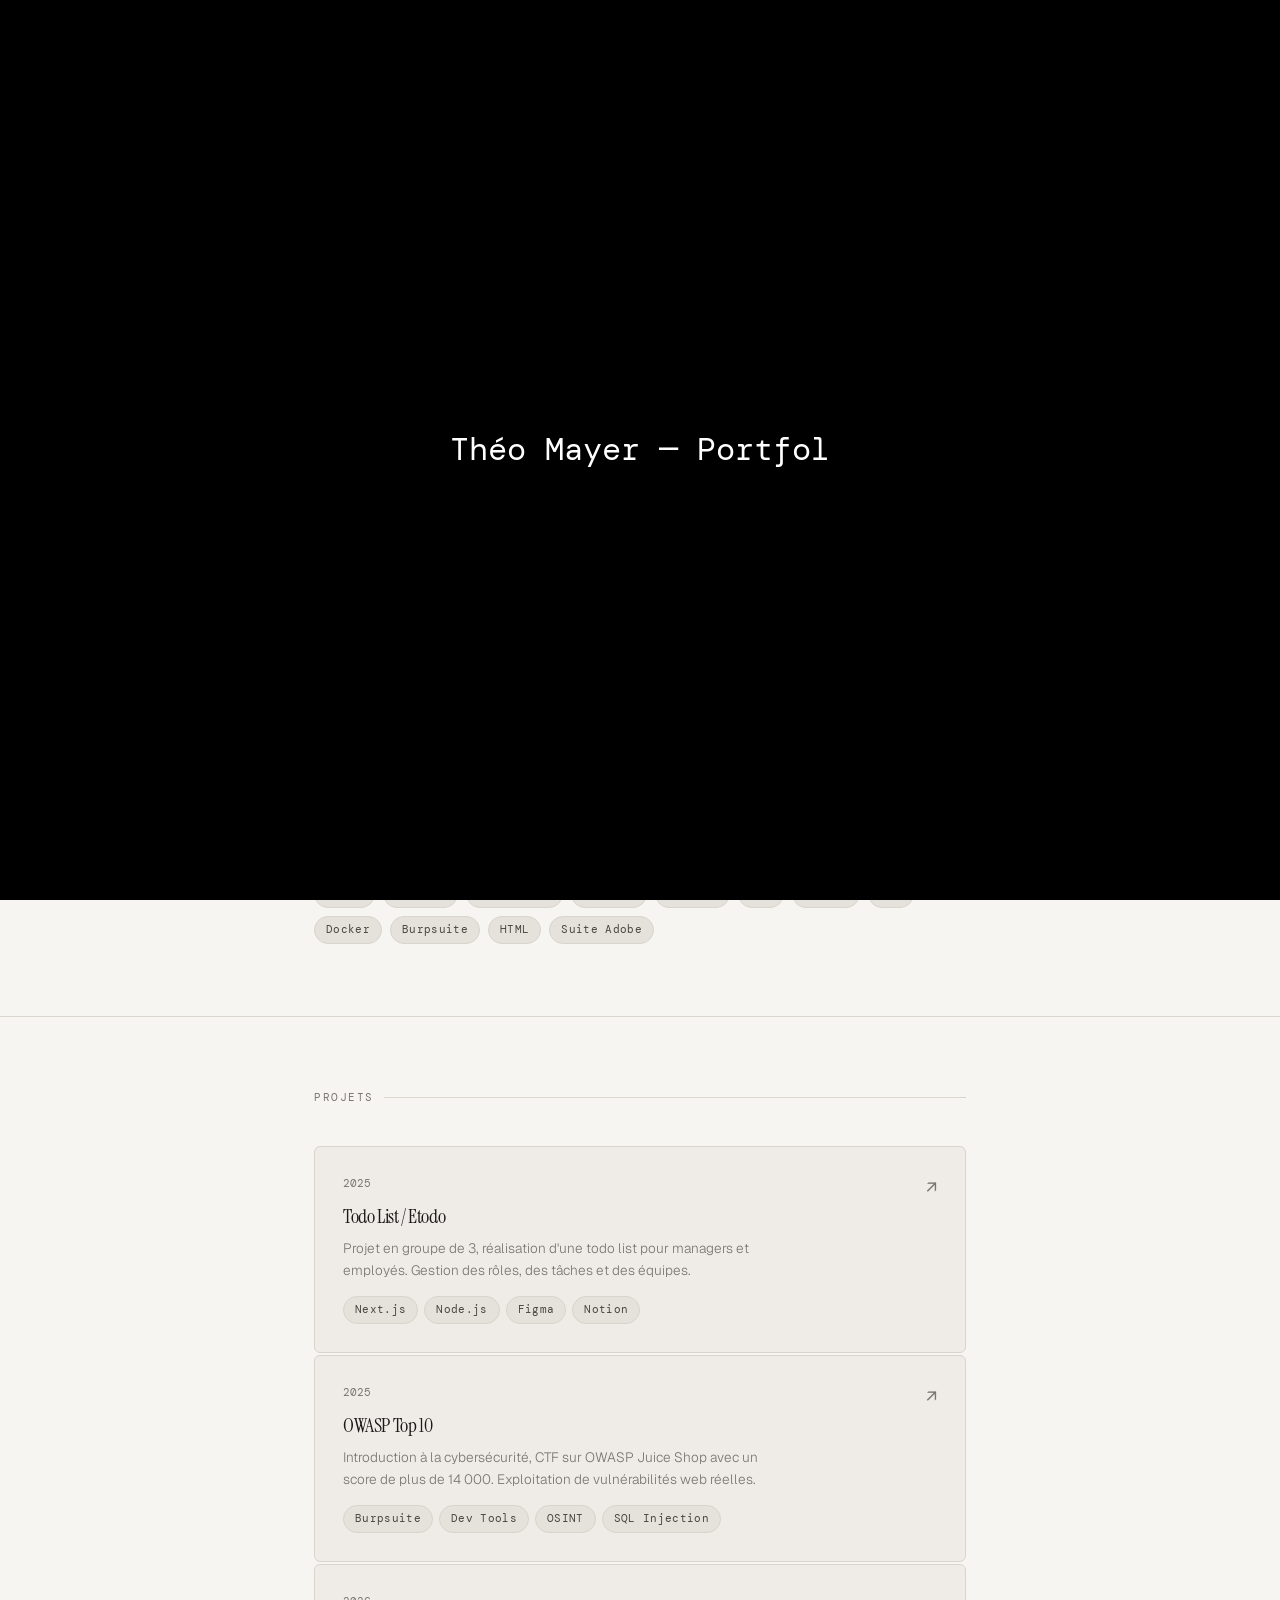
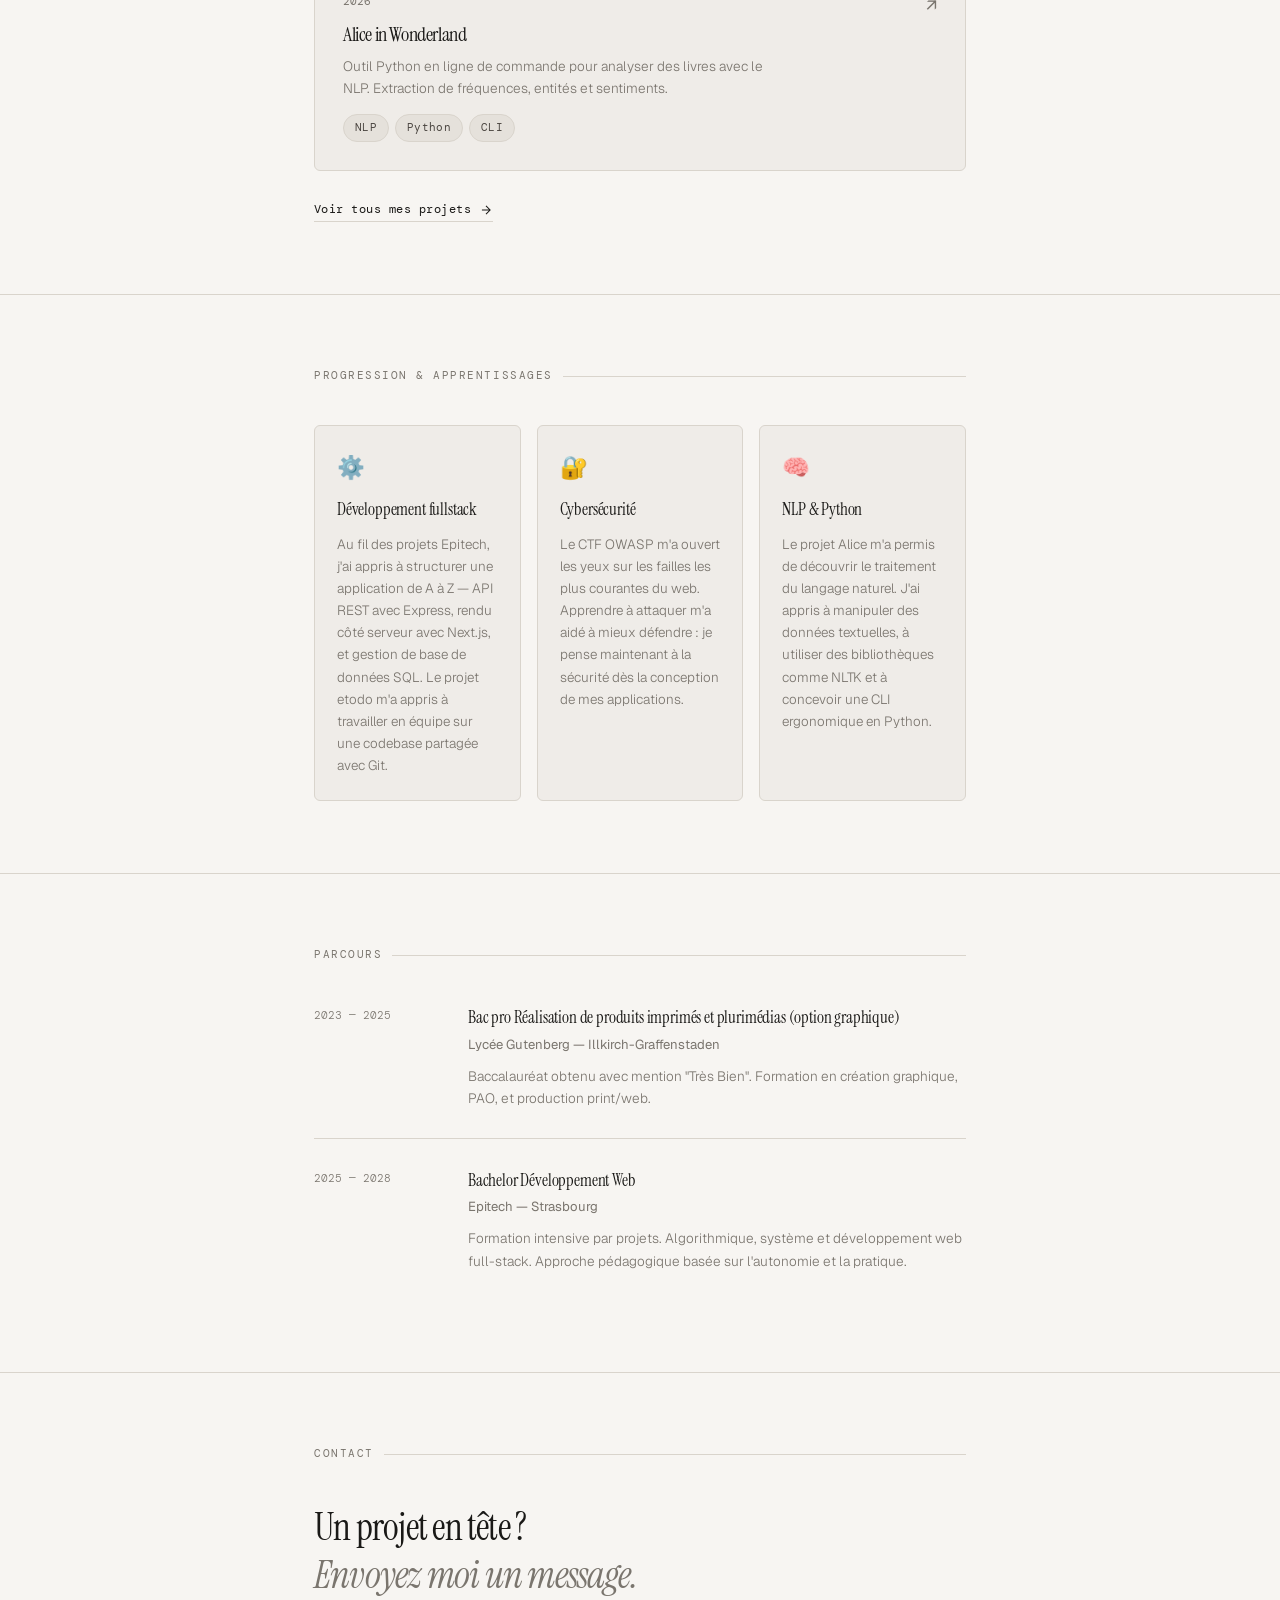
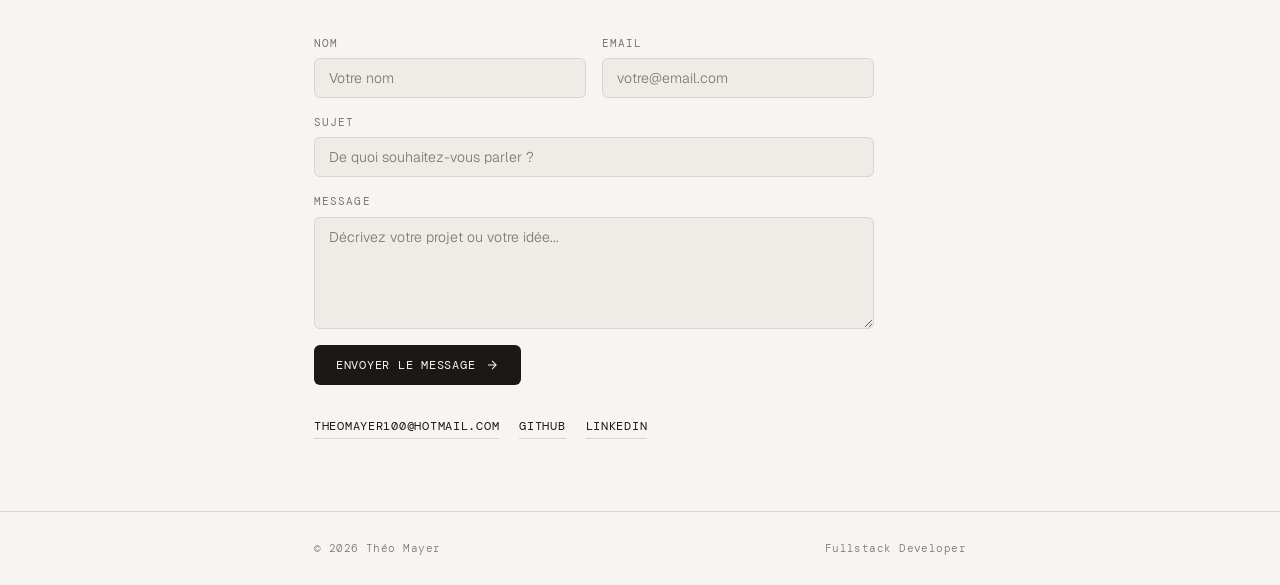
==== index.html @ 44952fbb "rename to index.html" ====
<!DOCTYPE html>
<html lang="fr" data-theme="light">
<head>
  <meta charset="UTF-8" />
  <meta name="viewport" content="width=device-width, initial-scale=1.0" />
  <meta name="description" content="Théo Mayer — Étudiant développeur fullstack à Epitech Strasbourg, passionné par le web et l'IA." />
  <title>Théo Mayer — Étudiant en développement informatique</title>
  <link rel="preconnect" href="https://fonts.googleapis.com" />
  <link rel="preconnect" href="https://fonts.gstatic.com" crossorigin />
  <link href="https://fonts.googleapis.com/css2?family=Instrument+Serif:ital@0;1&family=DM+Mono:wght@300;400;500&family=Geist:wght@300;400;500&display=swap" rel="stylesheet" />
  <link href="portfolio.css" rel="stylesheet">
</head>
<body>

<nav>
  <div class="nav-inner">
    <span class="nav-logo">Théo Mayer</span>
    <div class="nav-links">
      <button class="nav-btn" onclick="scrollToSection('about')">About</button>
      <button class="nav-btn" onclick="scrollToSection('projects')">Projets</button>
      <button class="nav-btn" onclick="scrollToSection('learnings')">Progression</button>
      <button class="nav-btn" onclick="scrollToSection('experience')">Parcours</button>
      <button class="nav-btn" onclick="scrollToSection('contact')">Contact</button>
      <button class="theme-toggle" id="themeBtn" aria-label="Changer le thème"></button>
    </div>
  </div>
</nav>

<section id="terminalIntro">
  <div class="container">
    <pre id="terminalText" class="terminal-text"></pre>
    <p id="pressEnter" class="hidden">Appuyez sur Entrée pour continuer...</p>
  </div>
</section>

<section id="hero">
  <div class="container">
    <div class="hero-inner">
      <div class="hero-content">
        <p class="hero-eyebrow reveal">Développeur Fullstack · Epitech Strasbourg</p>
        <h1 class="hero-name reveal d1">Théo<br><em>Mayer.</em></h1>
        <p class="hero-desc reveal d2">
          J'aime concevoir des applications simples et efficaces,
          en explorant aussi bien le frontend que le backend,
          avec une attention particulière à l'expérience utilisateur.
        </p>
        <div class="hero-actions reveal d3">
          <button class="hero-cta" onclick="scrollToSection('contact')">
            Discutons d'un projet
            <svg width="14" height="14" fill="none" stroke="currentColor" stroke-width="1.8" viewBox="0 0 24 24"><path d="M5 12h14M12 5l7 7-7 7"/></svg>
          </button>
          <a href="cv-theo-mayer.pdf" download class="hero-cv">
            <svg width="14" height="14" fill="none" stroke="currentColor" stroke-width="1.8" viewBox="0 0 24 24"><path d="M12 3v12M7 11l5 5 5-5M5 20h14"/></svg>
            Télécharger mon CV
          </a>
        </div>
      </div>
      <div class="hero-profile reveal d1">
        <img src="moi.jpeg" alt="Photo de Théo Mayer" class="hero-photo" />
      </div>
    </div>
  </div>
</section>

<hr class="divider" />

<section id="about" class="section">
  <div class="container">
    <p class="section-label">À propos</p>
    <p class="about-text reveal">
      Étudiant à <strong>Epitech Strasbourg</strong>,
      je suis curieux et j'aime explorer différents domaines de l'informatique,
      avec une préférence pour le développement web et l'intelligence artificielle.
      Avant l'informatique, j'ai obtenu mon <strong>Bac Pro en arts graphiques</strong> avec mention Très Bien —
      ce qui nourrit aujourd'hui mon sens du design et de l'esthétique dans mes projets web.
    </p>
    <div class="stack reveal d1">
      <span class="tag">React</span>
      <span class="tag">Next.js</span>
      <span class="tag">JavaScript</span>
      <span class="tag">Node.js</span>
      <span class="tag">Express</span>
      <span class="tag">SQL</span>
      <span class="tag">Python</span>
      <span class="tag">Git</span>
      <span class="tag">Docker</span>
      <span class="tag">Burpsuite</span>
      <span class="tag">HTML</span>
      <span class="tag">Suite Adobe</span>
    </div>
  </div>
</section>

<hr class="divider" />

<section id="projects" class="section">
  <div class="container">
    <p class="section-label">Projets</p>
    <div class="projects">
      <a href="https://github.com/Houkow/Etodo" target="_blank" rel="noopener" class="project-card reveal">
        <div>
          <p class="project-year">2025</p>
          <p class="project-title">Todo List / Etodo</p>
          <p class="project-desc">Projet en groupe de 3, réalisation d'une todo list pour managers et employés. Gestion des rôles, des tâches et des équipes.</p>
          <div class="project-tags">
            <span class="tag">Next.js</span><span class="tag">Node.js</span><span class="tag">Figma</span><span class="tag">Notion</span>
          </div>
        </div>
        <span class="arrow">↗</span>
      </a>
      <a href="https://github.com/Houkow/CTF-JuiceShop" target="_blank" rel="noopener" class="project-card reveal d1">
        <div>
          <p class="project-year">2025</p>
          <p class="project-title">OWASP Top 10</p>
          <p class="project-desc">Introduction à la cybersécurité, CTF sur OWASP Juice Shop avec un score de plus de 14 000. Exploitation de vulnérabilités web réelles.</p>
          <div class="project-tags">
            <span class="tag">Burpsuite</span><span class="tag">Dev Tools</span><span class="tag">OSINT</span><span class="tag">SQL Injection</span>
          </div>
        </div>
        <span class="arrow">↗</span>
      </a>
      <a href="https://github.com/Houkow/Alice-in-Wonderland" target="_blank" rel="noopener" class="project-card reveal d2">
        <div>
          <p class="project-year">2026</p>
          <p class="project-title">Alice in Wonderland</p>
          <p class="project-desc">Outil Python en ligne de commande pour analyser des livres avec le NLP. Extraction de fréquences, entités et sentiments.</p>
          <div class="project-tags">
            <span class="tag">NLP</span><span class="tag">Python</span><span class="tag">CLI</span>
          </div>
        </div>
        <span class="arrow">↗</span>
      </a>
    </div>
    <div style="margin-top: 24px;">
      <a href="https://github.com/Houkow" target="_blank" rel="noopener" class="hero-cta">
        Voir tous mes projets
        <svg width="14" height="14" fill="none" stroke="currentColor" stroke-width="1.8" viewBox="0 0 24 24"><path d="M5 12h14M12 5l7 7-7 7"/></svg>
      </a>
    </div>
  </div>
</section>

<hr class="divider" />

<section id="learnings" class="section">
  <div class="container">
    <p class="section-label">Progression &amp; apprentissages</p>
    <div class="learnings-grid">
      <div class="learning-card reveal">
        <p class="learning-icon">⚙️</p>
        <p class="learning-title">Développement fullstack</p>
        <p class="learning-desc">
          Au fil des projets Epitech, j'ai appris à structurer une application de A à Z — API REST avec Express, rendu côté serveur avec Next.js, et gestion de base de données SQL. Le projet etodo m'a appris à travailler en équipe sur une codebase partagée avec Git.
        </p>
      </div>
      <div class="learning-card reveal d1">
        <p class="learning-icon">🔐</p>
        <p class="learning-title">Cybersécurité</p>
        <p class="learning-desc">
          Le CTF OWASP m'a ouvert les yeux sur les failles les plus courantes du web. Apprendre à attaquer m'a aidé à mieux défendre : je pense maintenant à la sécurité dès la conception de mes applications.
        </p>
      </div>
      <div class="learning-card reveal d2">
        <p class="learning-icon">🧠</p>
        <p class="learning-title">NLP &amp; Python</p>
        <p class="learning-desc">
          Le projet Alice m'a permis de découvrir le traitement du langage naturel. J'ai appris à manipuler des données textuelles, à utiliser des bibliothèques comme NLTK et à concevoir une CLI ergonomique en Python.
        </p>
      </div>
    </div>
  </div>
</section>

<hr class="divider" />

<section id="experience" class="section">
  <div class="container">
    <p class="section-label">Parcours</p>
    <div class="exp-list">
      <div class="exp-item reveal d1">
        <p class="exp-period">2023 — 2025</p>
        <div>
          <p class="exp-role">Bac pro Réalisation de produits imprimés et plurimédias (option graphique)</p>
          <p class="exp-company">Lycée Gutenberg — Illkirch-Graffenstaden</p>
          <p class="exp-detail">Baccalauréat obtenu avec mention "Très Bien". Formation en création graphique, PAO, et production print/web.</p>
        </div>
      </div>
      <div class="exp-item reveal d2">
        <p class="exp-period">2025 — 2028</p>
        <div>
          <p class="exp-role">Bachelor Développement Web</p>
          <p class="exp-company">Epitech — Strasbourg</p>
          <p class="exp-detail">Formation intensive par projets. Algorithmique, système et développement web full-stack. Approche pédagogique basée sur l'autonomie et la pratique.</p>
        </div>
      </div>
    </div>
  </div>
</section>

<hr class="divider" />

<section id="contact" class="section">
  <div class="container">
    <p class="section-label">Contact</p>
    <p class="contact-line reveal">Un projet en tête ?</p>
    <p class="contact-line reveal d1"><em>Envoyez moi un message.</em></p>

    <form class="contact-form" id="contactForm" action="https://formspree.io/f/mnjrzewg" method="POST" onsubmit="handleSubmit(event)">
      <div class="form-row">
        <div class="form-group">
          <label for="name">Nom</label>
          <input type="text" id="name" name="name" placeholder="Votre nom" required />
        </div>
        <div class="form-group">
          <label for="email">Email</label>
          <input type="email" id="email" name="email" placeholder="votre@email.com" required />
        </div>
      </div>
      <div class="form-group">
        <label for="subject">Sujet</label>
        <input type="text" id="subject" name="subject" placeholder="De quoi souhaitez-vous parler ?" required />
      </div>
      <div class="form-group">
        <label for="message">Message</label>
        <textarea id="message" name="message" rows="5" placeholder="Décrivez votre projet ou votre idée..." required></textarea>
      </div>
      <button type="submit" class="form-submit">
        Envoyer le message
        <svg width="14" height="14" fill="none" stroke="currentColor" stroke-width="1.8" viewBox="0 0 24 24"><path d="M5 12h14M12 5l7 7-7 7"/></svg>
      </button>
      <p id="formSuccess" class="form-success hidden">✓ Message envoyé ! Je vous répondrai rapidement.</p>
    </form>

    <div class="contact-links reveal d3">
      <a href="mailto:theomayer100@hotmail.com" class="contact-link">theomayer100@hotmail.com</a>
      <a href="https://github.com/Houkow" target="_blank" rel="noopener" class="contact-link">GitHub</a>
      <a href="https://www.linkedin.com/in/th%C3%A9o-mayer-37a9a13a7/" target="_blank" rel="noopener" class="contact-link">LinkedIn</a>
    </div>
  </div>
</section>

<footer>
  <div class="footer-inner">
    <span class="footer-copy">© 2026 Théo Mayer</span>
    <span class="footer-copy">Fullstack Developer</span>
  </div>
</footer>

<script src="portfolio.js"></script>
</body>
</html>
---- portfolio.css ----
:root {
      --bg:       #F7F5F2;
      --surface:  #EFECE8;
      --border:   #D9D4CC;
      --text:     #1A1917;
      --muted:    #7A756E;
      --tag-bg:   #E5E1DB;
      --tag-text: #4A4540;
      --radius:   6px;
      --tr: 0.35s cubic-bezier(0.4, 0, 0.2, 1);
    }
    [data-theme="dark"] {
      --bg:       #0F0E0D;
      --surface:  #1A1917;
      --border:   #2C2A27;
      --text:     #F0EDE8;
      --muted:    #6B6560;
      --tag-bg:   #252320;
      --tag-text: #A09890;
    }

    *, *::before, *::after { box-sizing: border-box; margin: 0; padding: 0; }
    body {
      font-family: 'Geist', sans-serif;
      background: var(--bg);
      color: var(--text);
      transition: background var(--tr), color var(--tr);
      line-height: 1.6;
      -webkit-font-smoothing: antialiased;
    }
    a { color: inherit; text-decoration: none; }

    .container { max-width: 700px; margin: 0 auto; padding: 0 24px; }

    nav {
      position: fixed; top: 0; left: 0; right: 0; z-index: 100;
      background: var(--bg);
      border-bottom: 1px solid var(--border);
      transition: background var(--tr), border-color var(--tr);
    }
    .nav-inner {
      max-width: 700px; margin: 0 auto; padding: 0 24px;
      height: 52px; display: flex; align-items: center; justify-content: space-between;
    }
    .nav-logo {
      font-family: 'Instrument Serif', serif;
      font-size: 1.05rem; letter-spacing: -0.01em; color: var(--text);
    }
    .nav-links { display: flex; align-items: center; gap: 20px; }
    .nav-btn {
      font-size: 0.78rem; font-weight: 400; letter-spacing: 0.06em;
      text-transform: uppercase; color: var(--muted);
      background: none; border: none; font-family: inherit;
      cursor: pointer; transition: color 0.2s; padding: 0;
    }
    .nav-btn:hover { color: var(--text); }

    .theme-toggle {
      background: none; border: 1px solid var(--border);
      border-radius: 20px; width: 40px; height: 22px;
      cursor: pointer; position: relative; transition: border-color 0.3s; flex-shrink: 0;
    }
    .theme-toggle::after {
      content: ''; position: absolute; top: 3px; left: 3px;
      width: 14px; height: 14px; border-radius: 50%;
      background: var(--text); transition: transform 0.3s, background 0.3s;
    }
    [data-theme="dark"] .theme-toggle::after { transform: translateX(18px); }

    #hero { padding: 120px 0 80px; }
    .hero-eyebrow {
      font-family: 'DM Mono', monospace; font-size: 0.72rem;
      font-weight: 300; letter-spacing: 0.12em; color: var(--muted);
      text-transform: uppercase; margin-bottom: 20px;
      display: flex; align-items: center; gap: 10px;
    }
    .hero-eyebrow::before {
      content: ''; display: block; width: 28px; height: 1px; background: var(--muted);
    }
    .hero-name {
      font-family: 'Instrument Serif', serif;
      font-size: clamp(2.8rem, 7vw, 4.2rem);
      line-height: 1.05; letter-spacing: -0.03em; color: var(--text); margin-bottom: 12px;
    }
    .hero-name em { font-style: italic; color: var(--muted); }
    .hero-desc {
      font-size: 1rem; font-weight: 300; color: var(--muted);
      max-width: 440px; line-height: 1.65; margin-bottom: 36px;
    }
    .hero-cta {
      display: inline-flex; align-items: center; gap: 8px;
      font-family: 'DM Mono', monospace; font-size: 0.78rem;
      letter-spacing: 0.04em; color: var(--text);
      border-bottom: 1px solid var(--border); padding-bottom: 2px;
      transition: border-color 0.2s, gap 0.2s;
      background: none; border-top: none; border-left: none; border-right: none;
      font-family: 'DM Mono', monospace; cursor: pointer;
    }
    .hero-cta:hover { gap: 14px; border-bottom-color: var(--text); }

    hr.divider { border: none; border-top: 1px solid var(--border); transition: border-color var(--tr); }

    .section { padding: 72px 0; }
    .section-label {
      font-family: 'DM Mono', monospace; font-size: 0.68rem;
      letter-spacing: 0.14em; text-transform: uppercase; color: var(--muted);
      margin-bottom: 40px; display: flex; align-items: center; gap: 10px;
    }
    .section-label::after { content: ''; flex: 1; height: 1px; background: var(--border); }

    .about-text {
      font-size: 1.05rem; font-weight: 300; line-height: 1.75;
      color: var(--text); max-width: 600px;
    }
    .about-text strong { font-weight: 500; }
    .stack { display: flex; flex-wrap: wrap; gap: 8px; margin-top: 28px; }
    .tag {
      font-family: 'DM Mono', monospace; font-size: 0.7rem; letter-spacing: 0.03em;
      background: var(--tag-bg); color: var(--tag-text);
      padding: 4px 11px; border-radius: 99px; border: 1px solid var(--border);
      transition: background var(--tr), color var(--tr);
    }

    .projects { display: flex; flex-direction: column; gap: 2px; }
    .project-card {
      background: var(--surface); border: 1px solid var(--border); border-radius: var(--radius);
      padding: 28px; display: grid; grid-template-columns: 1fr auto; gap: 12px;
      transition: background var(--tr), border-color 0.25s, transform 0.25s;
      cursor: pointer; color: inherit;
    }
    .project-card:hover { border-color: var(--text); transform: translateX(4px); }
    .project-year { font-family: 'DM Mono', monospace; font-size: 0.68rem; color: var(--muted); margin-bottom: 8px; }
    .project-title { font-family: 'Instrument Serif', serif; font-size: 1.25rem; letter-spacing: -0.02em; margin-bottom: 6px; }
    .project-desc { font-size: 0.85rem; font-weight: 300; color: var(--muted); line-height: 1.6; max-width: 420px; }
    .project-tags { display: flex; flex-wrap: wrap; gap: 6px; margin-top: 14px; }
    .arrow { color: var(--muted); font-size: 1.1rem; align-self: flex-start; transition: color 0.2s, transform 0.2s; }
    .project-card:hover .arrow { color: var(--text); transform: translate(3px, -3px); }

    .exp-list { display: flex; flex-direction: column; }
    .exp-item {
      display: grid; grid-template-columns: 130px 1fr; gap: 24px;
      padding: 28px 0; border-bottom: 1px solid var(--border); transition: border-color var(--tr);
    }
    .exp-item:first-child { padding-top: 0; }
    .exp-item:last-child { border-bottom: none; }
    .exp-period { font-family: 'DM Mono', monospace; font-size: 0.68rem; font-weight: 300; color: var(--muted); padding-top: 3px; line-height: 1.5; }
    .exp-role { font-family: 'Instrument Serif', serif; font-size: 1.05rem; letter-spacing: -0.01em; margin-bottom: 3px; }
    .exp-company { font-size: 0.82rem; color: var(--muted); margin-bottom: 10px; }
    .exp-detail { font-size: 0.85rem; font-weight: 300; color: var(--muted); line-height: 1.65; }

    .contact-line { font-family: 'Instrument Serif', serif; font-size: clamp(1.6rem, 4vw, 2.4rem); letter-spacing: -0.02em; line-height: 1.25; }
    .contact-line em { font-style: italic; color: var(--muted); }
    .contact-links { display: flex; gap: 20px; flex-wrap: wrap; margin-top: 32px; }
    .contact-link {
      font-family: 'DM Mono', monospace; font-size: 0.75rem; letter-spacing: 0.06em;
      text-transform: uppercase; border-bottom: 1px solid var(--border);
      padding-bottom: 2px; transition: border-color 0.2s;
    }
    .contact-link:hover { border-bottom-color: var(--text); }

    footer { padding: 28px 0; border-top: 1px solid var(--border); transition: border-color var(--tr); }
    .footer-inner {
      max-width: 700px; margin: 0 auto; padding: 0 24px;
      display: flex; justify-content: space-between; align-items: center;
    }
    .footer-copy { font-family: 'DM Mono', monospace; font-size: 0.68rem; font-weight: 300; color: var(--muted); letter-spacing: 0.04em; }

    .reveal {
      opacity: 0; transform: translateY(20px);
      transition: opacity 0.65s cubic-bezier(0.4,0,0.2,1), transform 0.65s cubic-bezier(0.4,0,0.2,1);
    }
    .reveal.in { opacity: 1; transform: none; }
    .d1 { transition-delay: 0.1s; }
    .d2 { transition-delay: 0.2s; }
    .d3 { transition-delay: 0.3s; }

#terminalIntro {
  position: fixed;
  top: 0;
  left: 0;
  width: 100%;
  height: 100%;
  background-color: #000;
  display: flex;
  justify-content: center;
  align-items: center;
  flex-direction: column;
  z-index: 1000;
}

.terminal-text {
  font-family: 'DM Mono', monospace;
  font-size: 2rem;
  color: white;
  white-space: pre-wrap;
}

#pressEnter {
  font-family: 'DM Mono', monospace;
  color: white;
  opacity: 0.7;
  margin-top: 20px;
}

.hidden {
  display: none;
}

.cursor::after {
  content: '|';
  animation: blink 1s step-start infinite;
}

@keyframes blink {
  0%, 50% { opacity: 1; }
  51%, 100% { opacity: 0; }
}

    @media (max-width: 500px) {
      .exp-item { grid-template-columns: 1fr; gap: 6px; }
      .exp-period { padding-top: 0; }
      .nav-links { gap: 12px; }
      .nav-btn { font-size: 0.7rem; }
    }

    @media (max-width: 768px) {
  #terminalPrompt {
    content: "Tap to continue...";
  }
}
.hero-inner {
  display: flex; align-items: flex-start; justify-content: space-between; gap: 40px;
}
.hero-content { flex: 1; min-width: 0; }
.hero-profile { flex-shrink: 0; padding-top: 8px; }
.hero-photo,
.hero-photo-placeholder {
  width: 230px; height: 230px; border-radius: 50%;
  object-fit: cover; border: 1px solid var(--border);
  display: flex; flex-direction: column; align-items: center; justify-content: center;
  gap: 4px; color: var(--muted); background: var(--surface);
  transition: background var(--tr), border-color var(--tr);
}
.photo-hint { font-family: 'DM Mono', monospace; font-size: 0.55rem; letter-spacing: 0.04em; text-align: center; color: var(--muted); }

@media (max-width: 600px) {
  .hero-inner { flex-direction: column-reverse; gap: 24px; }
  .hero-photo, .hero-photo-placeholder { width: 80px; height: 80px; }
}

.hero-actions { display: flex; align-items: center; gap: 24px; flex-wrap: wrap; }
.hero-cv {
  display: inline-flex; align-items: center; gap: 8px;
  font-family: 'DM Mono', monospace; font-size: 0.78rem;
  letter-spacing: 0.04em; color: var(--muted);
  border-bottom: 1px solid var(--border); padding-bottom: 2px;
  transition: color 0.2s, border-color 0.2s;
}
.hero-cv:hover { color: var(--text); border-bottom-color: var(--text); }

.learnings-grid { display: grid; grid-template-columns: repeat(auto-fit, minmax(200px, 1fr)); gap: 16px; }
.learning-card {
  background: var(--surface); border: 1px solid var(--border); border-radius: var(--radius);
  padding: 24px 22px; transition: background var(--tr), border-color var(--tr);
}
.learning-icon { font-size: 1.4rem; margin-bottom: 10px; }
.learning-title { font-family: 'Instrument Serif', serif; font-size: 1.05rem; letter-spacing: -0.01em; margin-bottom: 10px; }
.learning-desc { font-size: 0.84rem; font-weight: 300; color: var(--muted); line-height: 1.65; }

.contact-form { margin: 36px 0 32px; display: flex; flex-direction: column; gap: 16px; max-width: 560px; }
.form-row { display: grid; grid-template-columns: 1fr 1fr; gap: 16px; }
.form-group { display: flex; flex-direction: column; gap: 6px; }
.form-group label { font-family: 'DM Mono', monospace; font-size: 0.68rem; letter-spacing: 0.1em; text-transform: uppercase; color: var(--muted); }
.form-group input,
.form-group textarea {
  background: var(--surface); border: 1px solid var(--border); border-radius: var(--radius);
  padding: 10px 14px; font-family: 'Geist', sans-serif; font-size: 0.88rem; font-weight: 300;
  color: var(--text); outline: none; resize: vertical;
  transition: border-color 0.2s, background var(--tr), color var(--tr);
}
.form-group input:focus, .form-group textarea:focus { border-color: var(--text); }
.form-group input::placeholder, .form-group textarea::placeholder { color: var(--muted); }
.form-submit {
  display: inline-flex; align-items: center; gap: 10px;
  background: var(--text); color: var(--bg);
  font-family: 'DM Mono', monospace; font-size: 0.78rem; letter-spacing: 0.06em;
  text-transform: uppercase; border: none; border-radius: var(--radius);
  padding: 12px 22px; cursor: pointer; align-self: flex-start;
  transition: opacity 0.2s, gap 0.2s;
}
.form-submit:hover { opacity: 0.82; gap: 16px; }
.form-success { font-family: 'DM Mono', monospace; font-size: 0.78rem; color: var(--muted); margin-top: 4px; }

@media (max-width: 500px) {
  .form-row { grid-template-columns: 1fr; }
  .learnings-grid { grid-template-columns: 1fr; }
  .hero-actions { flex-direction: column; align-items: flex-start; gap: 14px; }
}
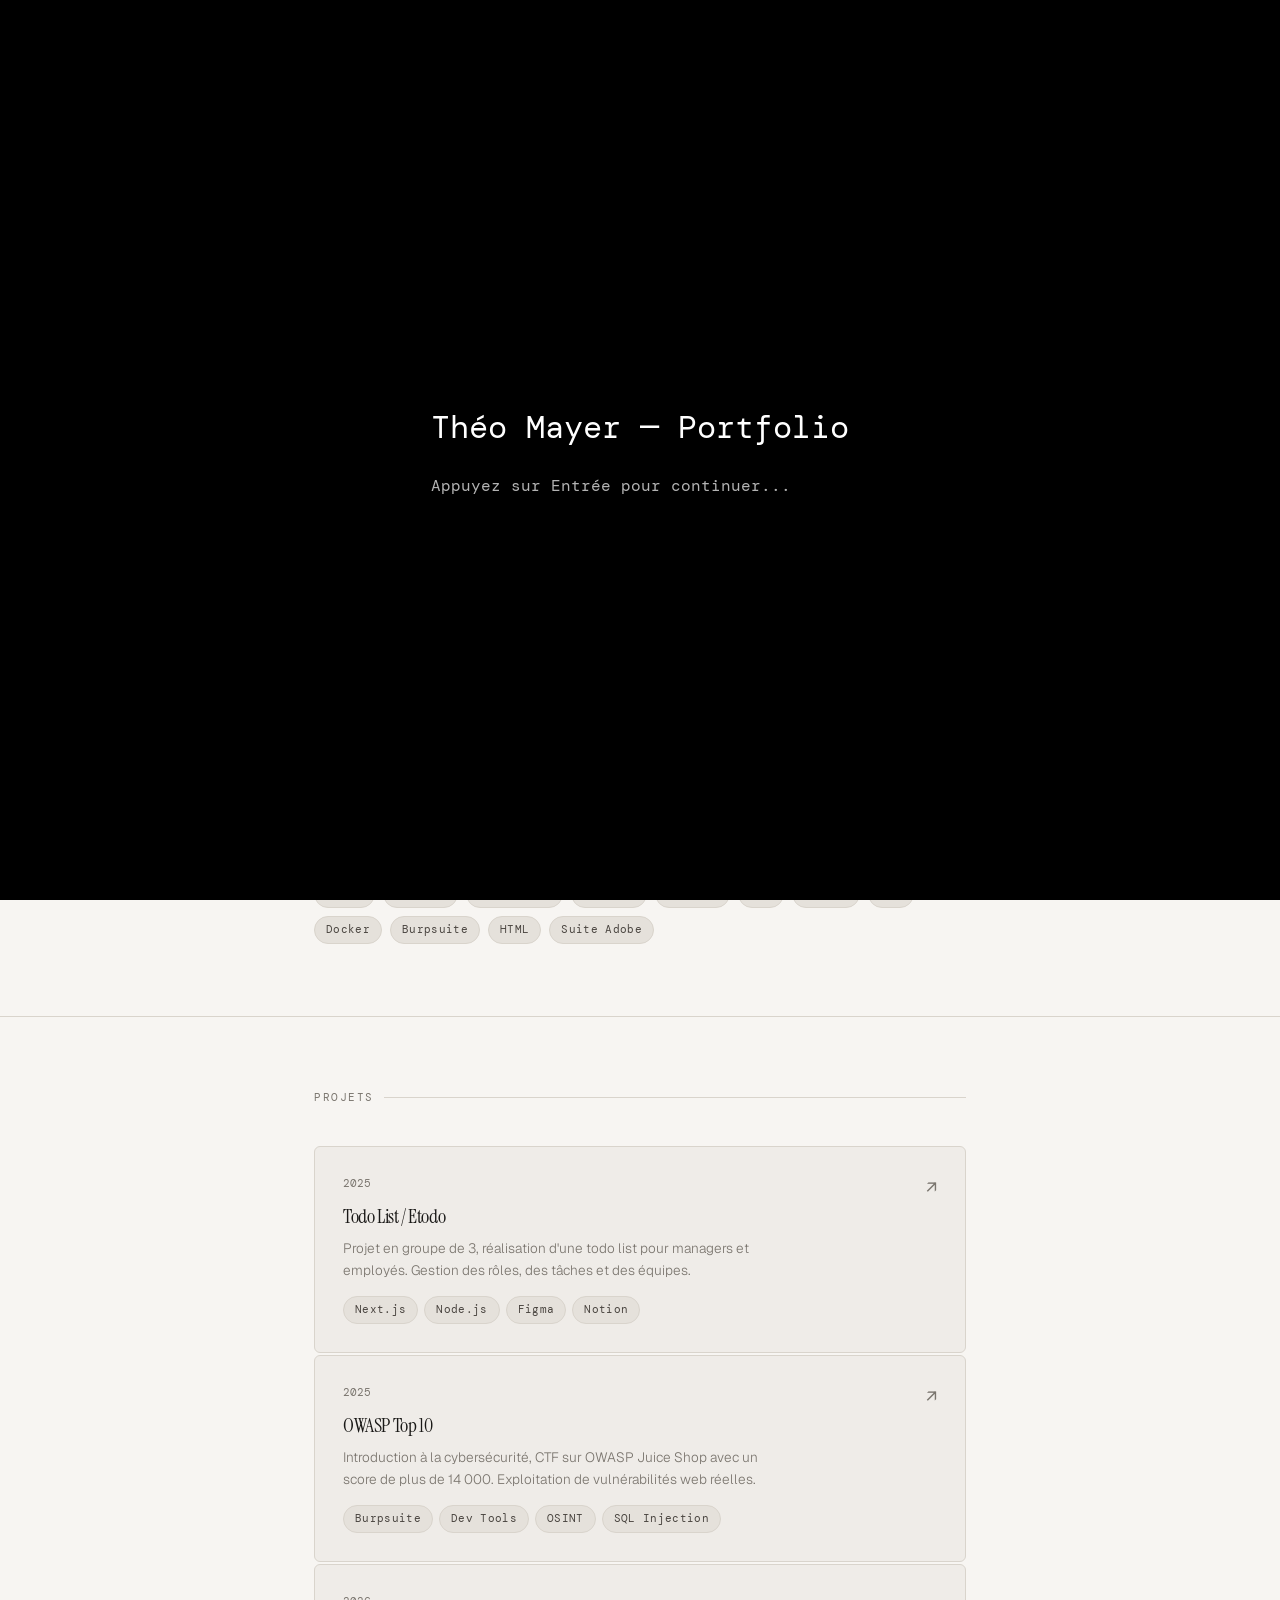
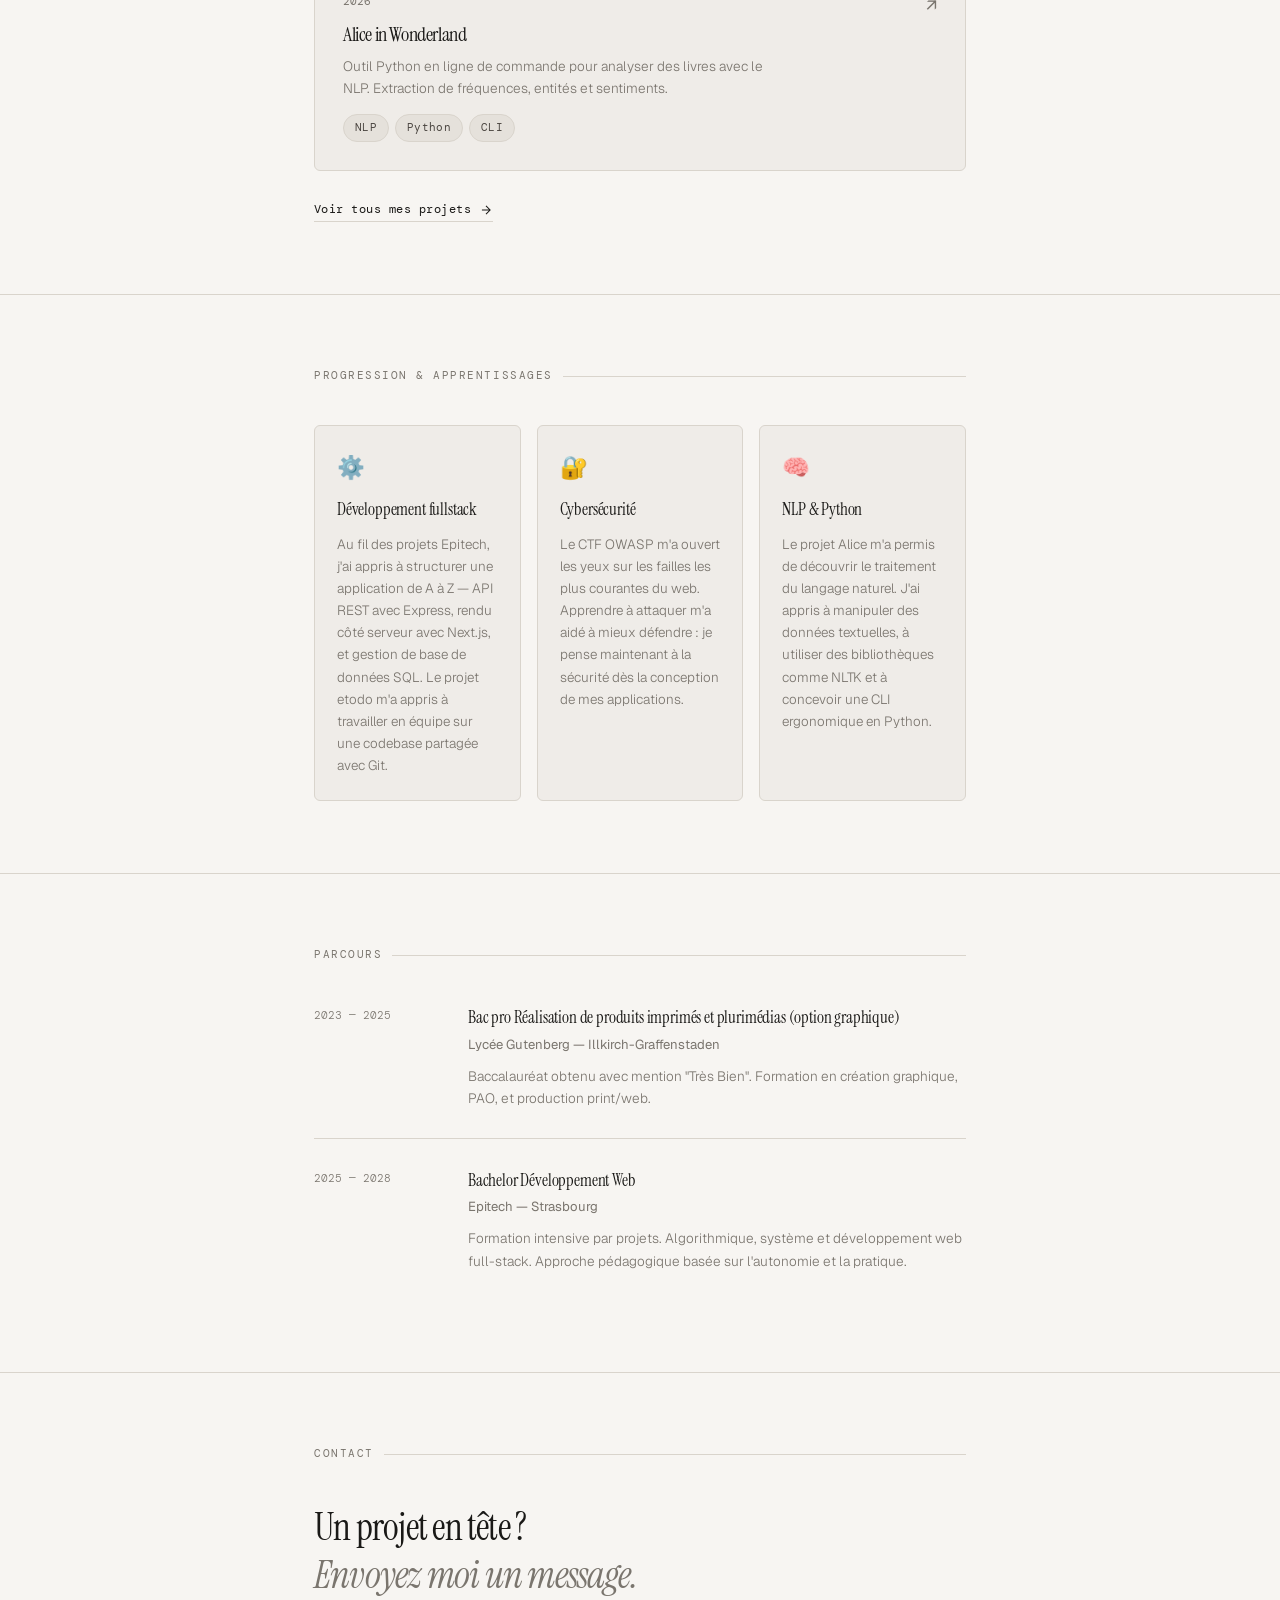
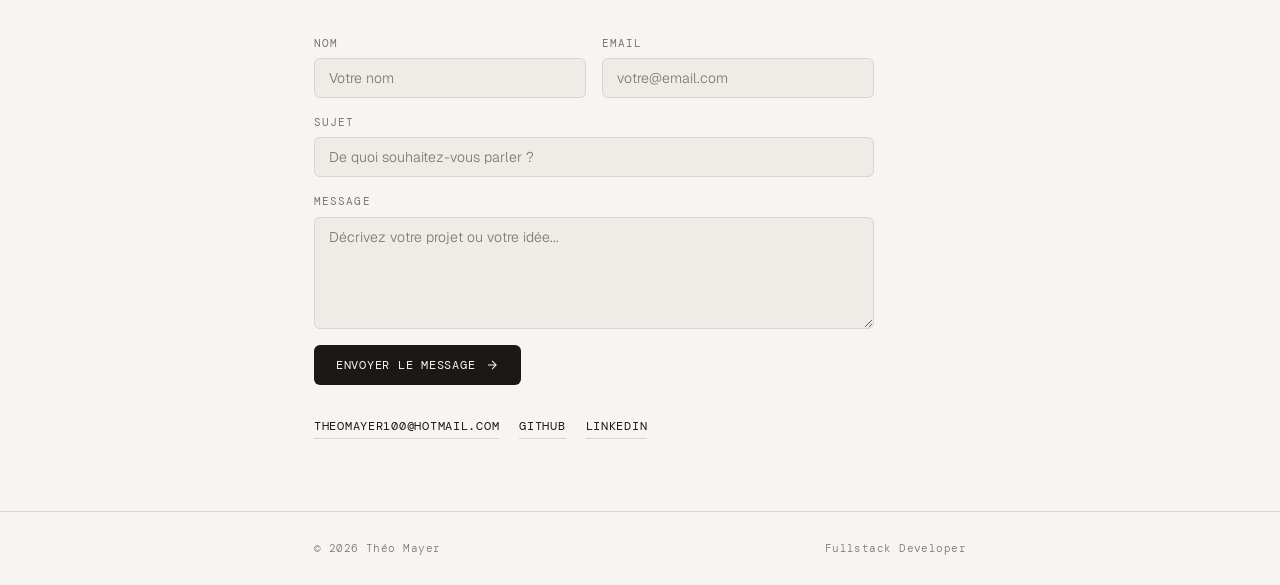
==== commit 16d3a5a8: "fix rajout du darkmode dans le menu burger sur mobile" ====
--- a/index.html
+++ b/index.html
@@ -23,8 +23,24 @@
       <button class="nav-btn" onclick="scrollToSection('contact')">Contact</button>
       <button class="theme-toggle" id="themeBtn" aria-label="Changer le thème"></button>
     </div>
+    <button class="burger" id="burgerBtn" aria-label="Menu">
+      <span></span><span></span><span></span>
+    </button>
   </div>
 </nav>
+
+<div class="nav-drawer" id="navDrawer">
+  <button class="drawer-close" id="drawerClose" aria-label="Fermer">✕</button>
+  <div class="drawer-links">
+    <button class="drawer-btn" onclick="closeDrawer(); scrollToSection('about')">About</button>
+    <button class="drawer-btn" onclick="closeDrawer(); scrollToSection('projects')">Projets</button>
+    <button class="drawer-btn" onclick="closeDrawer(); scrollToSection('learnings')">Progression</button>
+    <button class="drawer-btn" onclick="closeDrawer(); scrollToSection('experience')">Parcours</button>
+    <button class="drawer-btn" onclick="closeDrawer(); scrollToSection('contact')">Contact</button>
+    <button class="theme-toggle" id="themeBtnMobile" aria-label="Changer le thème" style="margin-top: 16px;"></button>
+  </div>
+</div>
+<div class="drawer-overlay" id="drawerOverlay"></div>
 
 <section id="terminalIntro">
   <div class="container">
@@ -204,7 +220,6 @@
     <p class="section-label">Contact</p>
     <p class="contact-line reveal">Un projet en tête ?</p>
     <p class="contact-line reveal d1"><em>Envoyez moi un message.</em></p>
-
     <form class="contact-form" id="contactForm" action="https://formspree.io/f/mnjrzewg" method="POST" onsubmit="handleSubmit(event)">
       <div class="form-row">
         <div class="form-group">
@@ -230,7 +245,6 @@
       </button>
       <p id="formSuccess" class="form-success hidden">✓ Message envoyé ! Je vous répondrai rapidement.</p>
     </form>
-
     <div class="contact-links reveal d3">
       <a href="mailto:theomayer100@hotmail.com" class="contact-link">theomayer100@hotmail.com</a>
       <a href="https://github.com/Houkow" target="_blank" rel="noopener" class="contact-link">GitHub</a>
--- a/portfolio.css
+++ b/portfolio.css
@@ -219,8 +219,6 @@
     @media (max-width: 500px) {
       .exp-item { grid-template-columns: 1fr; gap: 6px; }
       .exp-period { padding-top: 0; }
-      .nav-links { gap: 12px; }
-      .nav-btn { font-size: 0.7rem; }
     }
 
     @media (max-width: 768px) {
@@ -295,4 +293,68 @@
   .form-row { grid-template-columns: 1fr; }
   .learnings-grid { grid-template-columns: 1fr; }
   .hero-actions { flex-direction: column; align-items: flex-start; gap: 14px; }
+}
+
+.burger {
+  display: none;
+  flex-direction: column;
+  gap: 5px;
+  background: none;
+  border: none;
+  cursor: pointer;
+  padding: 4px;
+}
+.burger span {
+  display: block;
+  width: 22px;
+  height: 1.5px;
+  background: var(--text);
+  transition: transform 0.3s, opacity 0.3s;
+}
+.burger.open span:nth-child(1) { transform: translateY(6.5px) rotate(45deg); }
+.burger.open span:nth-child(2) { opacity: 0; }
+.burger.open span:nth-child(3) { transform: translateY(-6.5px) rotate(-45deg); }
+
+.nav-drawer {
+  position: fixed;
+  top: 0; right: 0;
+  width: 260px; height: 100%;
+  background: var(--bg);
+  border-left: 1px solid var(--border);
+  z-index: 200;
+  transform: translateX(100%);
+  transition: transform 0.35s cubic-bezier(0.4,0,0.2,1);
+  padding: 60px 32px 32px;
+}
+.nav-drawer.open { transform: translateX(0); }
+.drawer-close {
+  position: absolute; top: 18px; right: 20px;
+  background: none; border: none;
+  font-size: 1rem; color: var(--muted);
+  cursor: pointer;
+}
+.drawer-links { display: flex; flex-direction: column; gap: 8px; margin-top: 16px; }
+.drawer-btn {
+  background: none; border: none;
+  font-family: 'DM Mono', monospace;
+  font-size: 0.85rem; letter-spacing: 0.08em;
+  text-transform: uppercase; color: var(--text);
+  cursor: pointer; text-align: left;
+  padding: 10px 0;
+  border-bottom: 1px solid var(--border);
+}
+.drawer-btn:last-child { border-bottom: none; }
+
+.drawer-overlay {
+  position: fixed; inset: 0;
+  background: rgba(0,0,0,0.3);
+  z-index: 199;
+  opacity: 0; pointer-events: none;
+  transition: opacity 0.35s;
+}
+.drawer-overlay.open { opacity: 1; pointer-events: all; }
+
+@media (max-width: 768px) {
+  .nav-links { display: none; }
+  .burger { display: flex; }
 }
